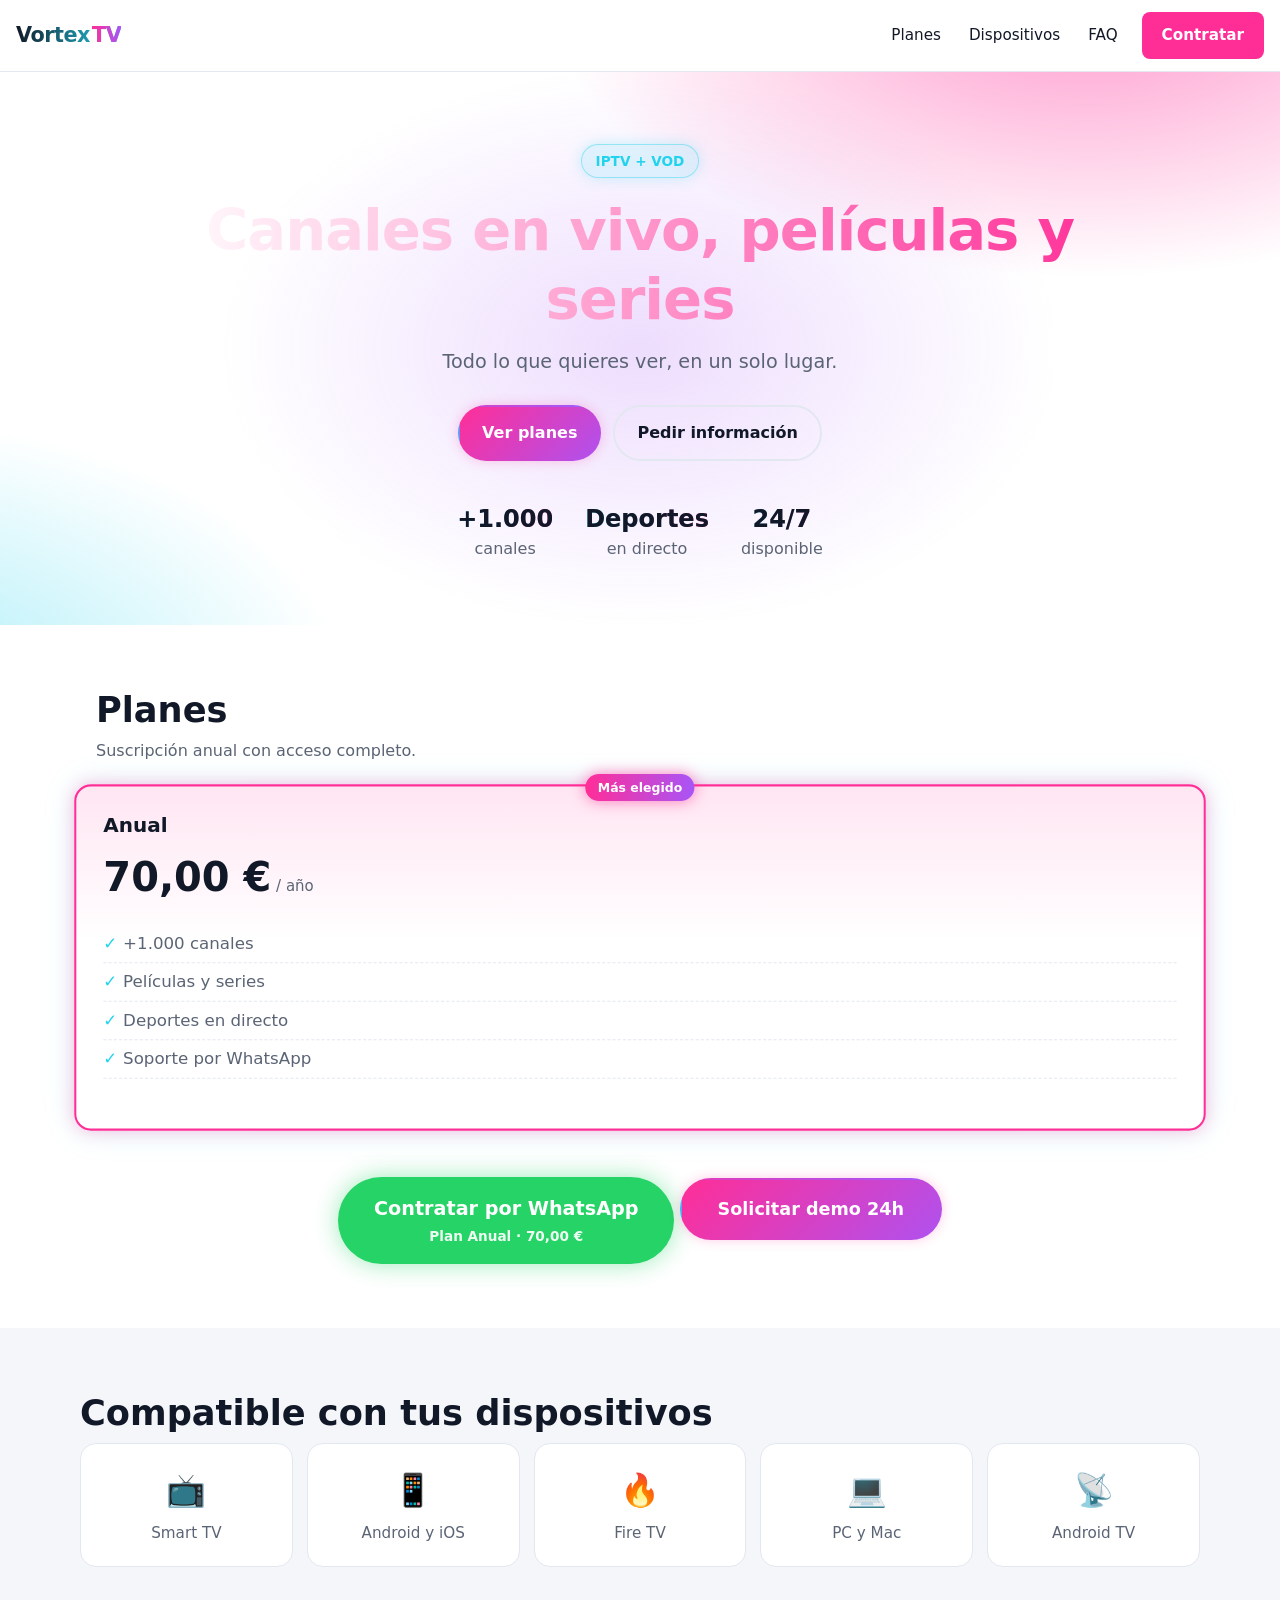
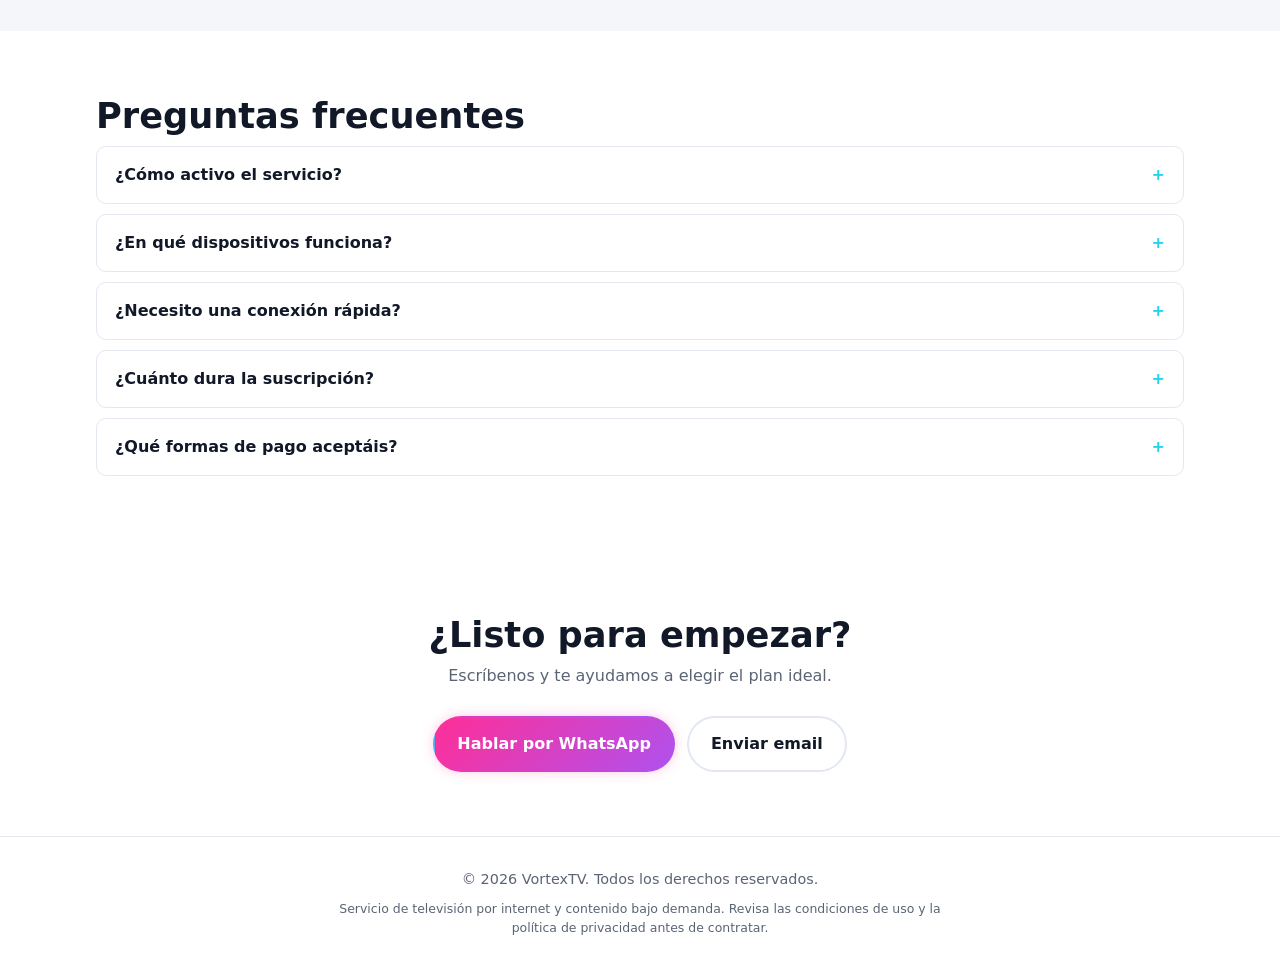
==== index.src.html @ 67791447 "Web IPTV VortexTV: landing con planes, WhatsApp y demo 24h Co-Authored-By: Claude Haiku 5.5 <noreply" ====
<!doctype html>
<html lang="es">
<head>
  <meta charset="utf-8">
  <meta name="viewport" content="width=device-width, initial-scale=1">
  <title>IPTV y VOD | VortexTV</title>
  <meta name="description" content="Televisión en vivo, películas y series bajo demanda. Plan anual en VortexTV.">
  <link rel="stylesheet" href="css/styles.css">
</head>
<body>

  <header class="topbar">
    <a href="#inicio" class="logo" id="logo">Vortex<span>TV</span></a>
    <button class="menu-toggle" id="menuToggle" aria-label="Abrir menú" aria-expanded="false">☰</button>
    <nav id="nav">
      <a href="#planes">Planes</a>
      <a href="#dispositivos">Dispositivos</a>
      <a href="#faq">FAQ</a>
      <a href="#contacto" class="btn btn-small">Contratar</a>
    </nav>
  </header>

  <section class="hero" id="inicio">
    <div class="hero-inner">
      <span class="badge">IPTV + VOD</span>
      <h1 id="heroTitulo">Canales en vivo, películas y series</h1>
      <p class="lead" id="heroSlogan"></p>
      <div class="hero-cta">
        <a href="#planes" class="btn btn-primary">Ver planes</a>
        <a href="#contacto" class="btn btn-ghost">Pedir información</a>
      </div>
      <ul class="hero-stats">
        <li><strong>+1.000</strong> canales</li>
        <li><strong>Deportes</strong> en directo</li>
        <li><strong>24/7</strong> disponible</li>
      </ul>
    </div>
  </section>

  <section class="section" id="planes">
    <h2>Planes</h2>
    <p class="section-sub">Suscripción anual con acceso completo.</p>
    <div class="pricing" id="pricing"></div>
    <div class="wa-big" id="waPlanes"></div>
  </section>

  <section class="section alt" id="dispositivos">
    <h2>Compatible con tus dispositivos</h2>
    <div class="devices">
      <div class="device">📺<span>Smart TV</span></div>
      <div class="device">📱<span>Android y iOS</span></div>
      <div class="device">🔥<span>Fire TV</span></div>
      <div class="device">💻<span>PC y Mac</span></div>
      <div class="device">📡<span>Android TV</span></div>
    </div>
  </section>

  <section class="section" id="faq">
    <h2>Preguntas frecuentes</h2>
    <div class="faq" id="faqList"></div>
  </section>

  <section class="section cta-final" id="contacto">
    <h2>¿Listo para empezar?</h2>
    <p>Escríbenos y te ayudamos a elegir el plan ideal.</p>
    <div class="hero-cta">
      <a id="waBtn" class="btn btn-primary" href="#" target="_blank" rel="noopener">Hablar por WhatsApp</a>
      <a id="mailBtn" class="btn btn-ghost" href="#">Enviar email</a>
    </div>
  </section>

  <footer class="footer">
    <p id="footerNombre"></p>
    <p class="legal">
      Servicio de televisión por internet y contenido bajo demanda. Revisa las condiciones de uso y la política de privacidad antes de contratar.
    </p>
  </footer>

  <script src="js/config.js"></script>
  <script src="js/app.js"></script>
</body>
</html>
---- css/styles.css ----
:root {
  --bg: #07060f;
  --bg-alt: #0f0c1f;
  --card: #151229;
  --text: #f5f3ff;
  --muted: #c4bfe3;
  --brand: #ff2e97;
  --brand-2: #22d3ee;
  --accent: #a855f7;
  --border: #3a3170;
  --radius: 16px;
  --gutter: 16px;
  --glow: 0 0 16px rgba(255,46,151,.3), 0 0 32px rgba(34,211,238,.15);
}

@media (prefers-color-scheme: light) {
  :root:not([data-theme="dark"]) {
    --bg: #ffffff;
    --bg-alt: #f4f6fa;
    --card: #ffffff;
    --text: #111827;
    --muted: #5b6475;
    --border: #e3e7ef;
  }
}

* { box-sizing: border-box; margin: 0; padding: 0; }
html { scroll-behavior: smooth; }
body {
  background: var(--bg);
  color: var(--text);
  font-family: system-ui, -apple-system, "Segoe UI", Roboto, sans-serif;
  line-height: 1.5;
  overflow-x: hidden;
}
img { max-width: 100%; display: block; }
a { color: inherit; text-decoration: none; }
h1, h2, h3 { line-height: 1.2; }

/* ---------- Header ---------- */
.topbar {
  position: sticky; top: 0; z-index: 50;
  display: flex; align-items: center; justify-content: space-between;
  padding: 12px var(--gutter);
  background: color-mix(in srgb, var(--bg) 88%, transparent);
  backdrop-filter: blur(10px);
  border-bottom: 1px solid var(--border);
}
.logo { font-weight: 800; font-size: 1.3rem; letter-spacing: -0.5px; }
.logo { background: linear-gradient(90deg, var(--text), var(--brand-2)); -webkit-background-clip: text; background-clip: text; color: transparent; }
.logo span { background: linear-gradient(90deg, var(--brand), var(--accent)); -webkit-background-clip: text; background-clip: text; color: transparent; margin-left: 2px; }
.menu-toggle {
  background: none; border: 1px solid var(--border); color: var(--text);
  font-size: 1.2rem; width: 44px; height: 44px; border-radius: 10px; cursor: pointer;
}
#nav {
  position: absolute; top: 100%; left: 0; right: 0;
  display: none; flex-direction: column; gap: 4px;
  padding: 12px var(--gutter);
  background: var(--bg); border-bottom: 1px solid var(--border);
}
#nav.open { display: flex; }
#nav a { padding: 12px 8px; border-radius: 8px; }
#nav a:hover { background: var(--bg-alt); }
#nav .btn-small { margin-top: 6px; text-align: center; }

/* ---------- Buttons ---------- */
.btn {
  display: inline-block; padding: 14px 22px; border-radius: 999px;
  font-weight: 700; border: 2px solid transparent; cursor: pointer;
  transition: transform .15s, opacity .15s; text-align: center;
}
.btn:hover { transform: translateY(-2px); box-shadow: var(--glow); }
.btn-primary {
  background: linear-gradient(135deg, var(--brand), var(--accent) 55%, var(--brand-2));
  background-size: 200% 200%; color: #fff; box-shadow: 0 0 12px rgba(255,46,151,.25);
  animation: shift 6s ease infinite;
}
@keyframes shift { 0%,100% { background-position: 0% 50%; } 50% { background-position: 100% 50%; } }
.btn-ghost { border-color: var(--border); color: var(--text); }
.btn-small { padding: 10px 16px; background: var(--brand); color: #fff; }

/* ---------- Hero ---------- */
.hero {
  padding: 72px var(--gutter) 64px;
  background:
    radial-gradient(900px 480px at 85% -15%, rgba(255,46,151,.5), transparent 60%),
    radial-gradient(800px 480px at -10% 115%, rgba(34,211,238,.4), transparent 60%),
    radial-gradient(600px 400px at 50% 50%, rgba(168,85,247,.2), transparent 70%),
    var(--bg);
}
.hero h1 {
  background: linear-gradient(90deg, #fff, var(--brand) 40%, var(--brand-2) 70%, #fff);
  background-size: 250% auto; -webkit-background-clip: text; background-clip: text;
  color: transparent; animation: sheen 5s linear infinite;
}
@keyframes sheen { to { background-position: 250% center; } }
.hero-stats strong { background: linear-gradient(90deg, var(--brand-2), var(--brand)); -webkit-background-clip: text; background-clip: text; color: transparent; }
.hero-inner { max-width: 960px; margin: 0 auto; text-align: center; }
.badge {
  display: inline-block; padding: 6px 14px; border-radius: 999px;
  background: rgba(34,211,238,.12); color: var(--brand-2); font-weight: 800; font-size: .85rem;
  border: 1px solid rgba(34,211,238,.4); box-shadow: 0 0 14px rgba(34,211,238,.25);
}
.hero h1 { font-size: clamp(2rem, 6vw, 3.6rem); margin: 18px 0 14px; letter-spacing: -1px; }
.lead { color: var(--muted); font-size: clamp(1rem, 2.5vw, 1.2rem); max-width: 640px; margin: 0 auto; }
.hero-cta { display: flex; flex-wrap: wrap; gap: 12px; justify-content: center; margin-top: 28px; }
.hero-stats {
  list-style: none; display: flex; flex-wrap: wrap; justify-content: center; gap: 12px 32px;
  margin-top: 40px; color: var(--muted);
}
.hero-stats strong { display: block; color: var(--text); font-size: 1.5rem; }

/* ---------- Sections ---------- */
.section { padding: 64px var(--gutter); max-width: 1120px; margin: 0 auto; }
.section.alt { max-width: none; background: var(--bg-alt); }
.section.alt > * { max-width: 1120px; margin-left: auto; margin-right: auto; }
.section h2 { font-size: clamp(1.6rem, 4vw, 2.2rem); margin-bottom: 8px; }
.section-sub { color: var(--muted); margin-bottom: 28px; }

/* Canales */
.chips { display: flex; flex-wrap: wrap; gap: 10px; }
.chip {
  padding: 10px 18px; border-radius: 999px; background: var(--card);
  border: 1px solid var(--border); font-size: .95rem; font-weight: 600;
  transition: box-shadow .2s, border-color .2s;
}
.chip:hover { border-color: var(--brand-2); box-shadow: 0 0 16px rgba(34,211,238,.35); }

/* VOD */
.filters { display: flex; gap: 8px; margin-bottom: 20px; flex-wrap: wrap; }
.filter {
  padding: 8px 16px; border-radius: 999px; border: 1px solid var(--border);
  background: transparent; color: var(--text); cursor: pointer; font-weight: 600;
}
.filter.active { background: var(--text); color: var(--bg); border-color: var(--text); }
.vod-grid {
  display: grid; gap: 14px;
  grid-template-columns: repeat(auto-fill, minmax(150px, 1fr));
}
.poster {
  aspect-ratio: 2 / 3; border-radius: var(--radius); padding: 14px;
  display: flex; flex-direction: column; justify-content: flex-end;
  color: #fff; position: relative; overflow: hidden;
  box-shadow: 0 6px 18px rgba(0,0,0,.25);
}
.poster::after {
  content: ""; position: absolute; inset: 0;
  background: linear-gradient(180deg, transparent 40%, rgba(0,0,0,.75));
}
.poster > * { position: relative; z-index: 1; }
.poster .tag {
  position: absolute; top: 10px; left: 10px; z-index: 1;
  background: rgba(0,0,0,.5); padding: 3px 8px; border-radius: 6px; font-size: .72rem;
}
.poster h3 { font-size: .95rem; }
.poster small { opacity: .8; font-size: .78rem; }

/* Pricing */
.pricing { display: grid; gap: 18px; grid-template-columns: repeat(auto-fit, minmax(240px, 1fr)); }
.plan {
  background: var(--card); border: 1px solid var(--border); border-radius: var(--radius);
  padding: 26px; display: flex; flex-direction: column; position: relative;
}
.plan { transition: transform .2s, box-shadow .2s; }
.plan:hover { transform: translateY(-4px); }
.plan.destacado {
  border: 2px solid var(--brand); transform: scale(1.02);
  box-shadow: var(--glow); background: linear-gradient(180deg, rgba(255,46,151,.12), var(--card) 45%);
}
.plan .ribbon {
  position: absolute; top: -12px; left: 50%; transform: translateX(-50%);
  background: linear-gradient(90deg, var(--brand), var(--accent)); color: #fff; box-shadow: 0 0 14px rgba(255,46,151,.6); font-size: .75rem; font-weight: 700;
  padding: 4px 12px; border-radius: 999px; white-space: nowrap;
}
.plan h3 { font-size: 1.2rem; }
.price { font-size: 2.4rem; font-weight: 800; margin: 10px 0 16px; }
.price small { font-size: .9rem; color: var(--muted); font-weight: 500; }
.plan ul { list-style: none; margin-bottom: 22px; flex: 1; }
.plan li { padding: 6px 0; color: var(--muted); border-bottom: 1px dashed var(--border); }
.plan li::before { content: "✓ "; color: var(--brand-2); font-weight: 700; }
.plan .btn { width: 100%; }

/* WhatsApp grande */
.wa-big { text-align: center; margin-top: 36px; }
.btn-wa {
  display: inline-flex; flex-direction: column; align-items: center; gap: 2px;
  padding: 18px 36px; border-radius: 999px; background: #25d366; color: #fff;
  font-size: 1.2rem; font-weight: 800; box-shadow: 0 0 24px rgba(37,211,102,.45);
  transition: transform .15s, box-shadow .2s;
}
.btn-wa:hover { transform: translateY(-2px); box-shadow: 0 0 34px rgba(37,211,102,.65); }
.btn-wa small { font-size: .85rem; font-weight: 600; opacity: .92; }
.wa-big .btn { display: inline-block; margin-top: 18px; padding: 16px 36px; font-size: 1.1rem; }

/* Devices */
.devices { display: grid; gap: 14px; grid-template-columns: repeat(auto-fit, minmax(150px, 1fr)); }
.device {
  background: var(--card); border: 1px solid var(--border); border-radius: var(--radius);
  padding: 22px; text-align: center; font-size: 2rem; transition: box-shadow .2s, transform .2s;
}
.device:hover { transform: translateY(-3px); box-shadow: 0 0 22px rgba(168,85,247,.45); }
.device span { display: block; font-size: .95rem; margin-top: 8px; color: var(--muted); }

/* FAQ */
.faq details {
  background: var(--card); border: 1px solid var(--border); border-radius: 10px;
  padding: 16px 18px; margin-bottom: 10px;
}
.faq summary { cursor: pointer; font-weight: 600; list-style: none; }
.faq summary::-webkit-details-marker { display: none; }
.faq summary::after { content: "+"; float: right; color: var(--brand-2); font-weight: 800; }
.faq details[open] { border-color: var(--brand); box-shadow: 0 0 16px rgba(255,46,151,.25); }
.faq details[open] summary::after { content: "−"; }
.faq details p { color: var(--muted); margin-top: 10px; }

/* Final CTA */
.cta-final { text-align: center; }
.cta-final p { color: var(--muted); margin-top: 6px; }

/* Footer */
.footer {
  text-align: center; padding: 32px var(--gutter); color: var(--muted);
  border-top: 1px solid var(--border); font-size: .9rem;
}
.footer .legal { font-size: .78rem; margin-top: 10px; max-width: 640px; margin-inline: auto; }

/* ---------- Desktop ---------- */
@media (min-width: 860px) {
  .menu-toggle { display: none; }
  #nav {
    position: static; display: flex; flex-direction: row; align-items: center; gap: 4px;
    padding: 0; background: none; border: 0;
  }
  #nav a { padding: 8px 12px; font-size: .95rem; }
  #nav .btn-small { margin: 0 0 0 8px; padding: 10px 18px; }
  .plan.destacado { transform: scale(1.04); }
  .plan.destacado:hover { transform: scale(1.04) translateY(-4px); }
}

@media (prefers-reduced-motion: reduce) {
  *, *::before, *::after { animation: none !important; transition: none !important; }
}
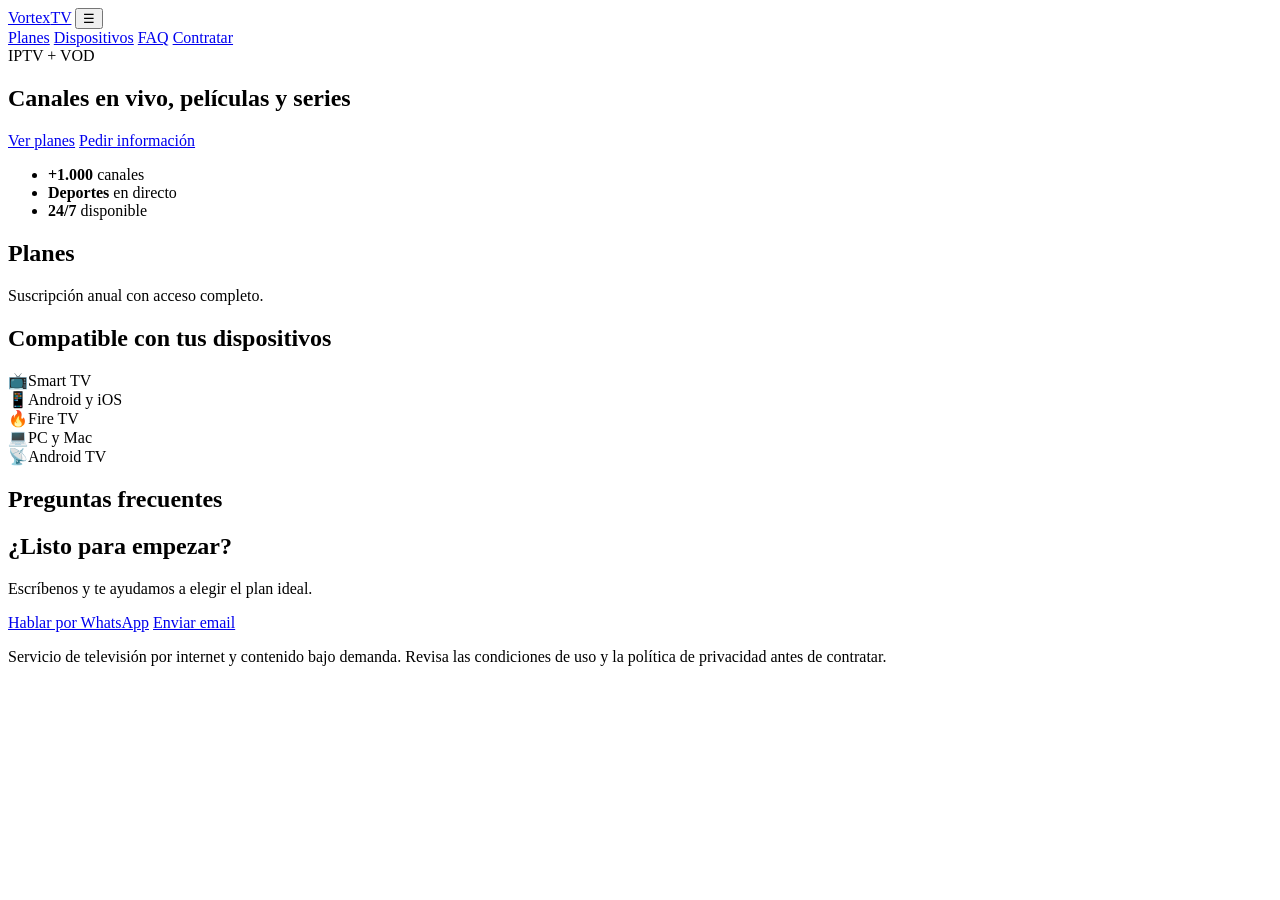
==== commit b16425f2: "Seguridad: CSP y referrer en la plantilla Co-Authored-By: Claude Haiku 5.5 <noreply@anthropic.com>" ====
--- a/index.src.html
+++ b/index.src.html
@@ -5,6 +5,10 @@
   <meta name="viewport" content="width=device-width, initial-scale=1">
   <title>IPTV y VOD | VortexTV</title>
   <meta name="description" content="Televisión en vivo, películas y series bajo demanda. Plan anual en VortexTV.">
+  <!-- Seguridad: GitHub Pages no permite cabeceras propias, así que se aplica con meta.
+       La web no carga nada externo: solo estilos y scripts incrustados. -->
+  <meta http-equiv="Content-Security-Policy" content="default-src 'none'; style-src 'unsafe-inline'; script-src 'unsafe-inline'; img-src 'self' data:; font-src 'self'; connect-src 'none'; form-action 'none'; base-uri 'none'; object-src 'none'">
+  <meta name="referrer" content="strict-origin-when-cross-origin">
   <link rel="stylesheet" href="css/styles.css">
 </head>
 <body>
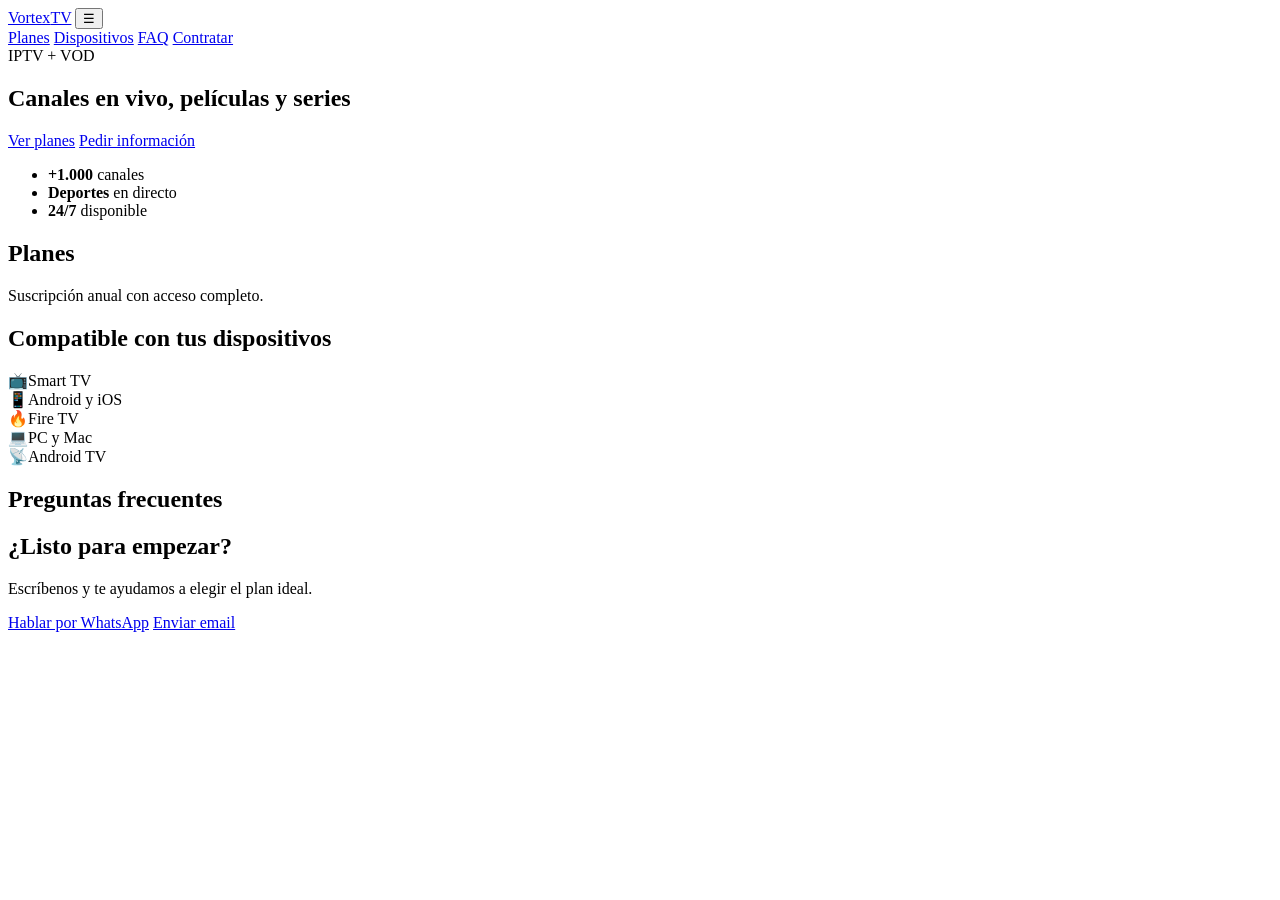
==== commit 26b6ea6c: "Quitar texto legal del pie Co-Authored-By: Claude Haiku 5.5 <noreply@anthropic.com>" ====
--- a/index.src.html
+++ b/index.src.html
@@ -75,9 +75,6 @@
 
   <footer class="footer">
     <p id="footerNombre"></p>
-    <p class="legal">
-      Servicio de televisión por internet y contenido bajo demanda. Revisa las condiciones de uso y la política de privacidad antes de contratar.
-    </p>
   </footer>
 
   <script src="js/config.js"></script>
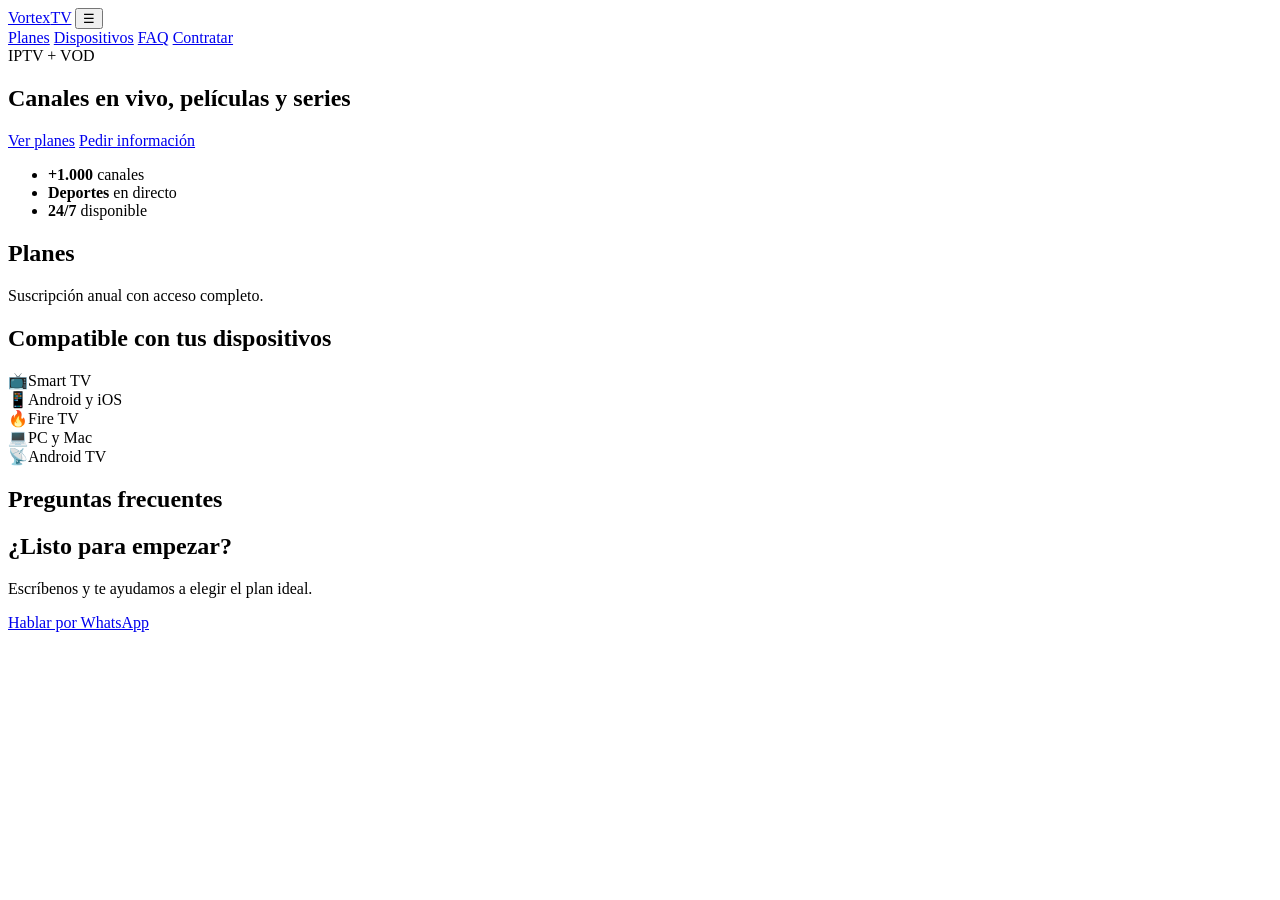
==== commit ece07949: "Quitar contacto por email Co-Authored-By: Claude Haiku 5.5 <noreply@anthropic.com>" ====
--- a/index.src.html
+++ b/index.src.html
@@ -69,7 +69,6 @@
     <p>Escríbenos y te ayudamos a elegir el plan ideal.</p>
     <div class="hero-cta">
       <a id="waBtn" class="btn btn-primary" href="#" target="_blank" rel="noopener">Hablar por WhatsApp</a>
-      <a id="mailBtn" class="btn btn-ghost" href="#">Enviar email</a>
     </div>
   </section>
 
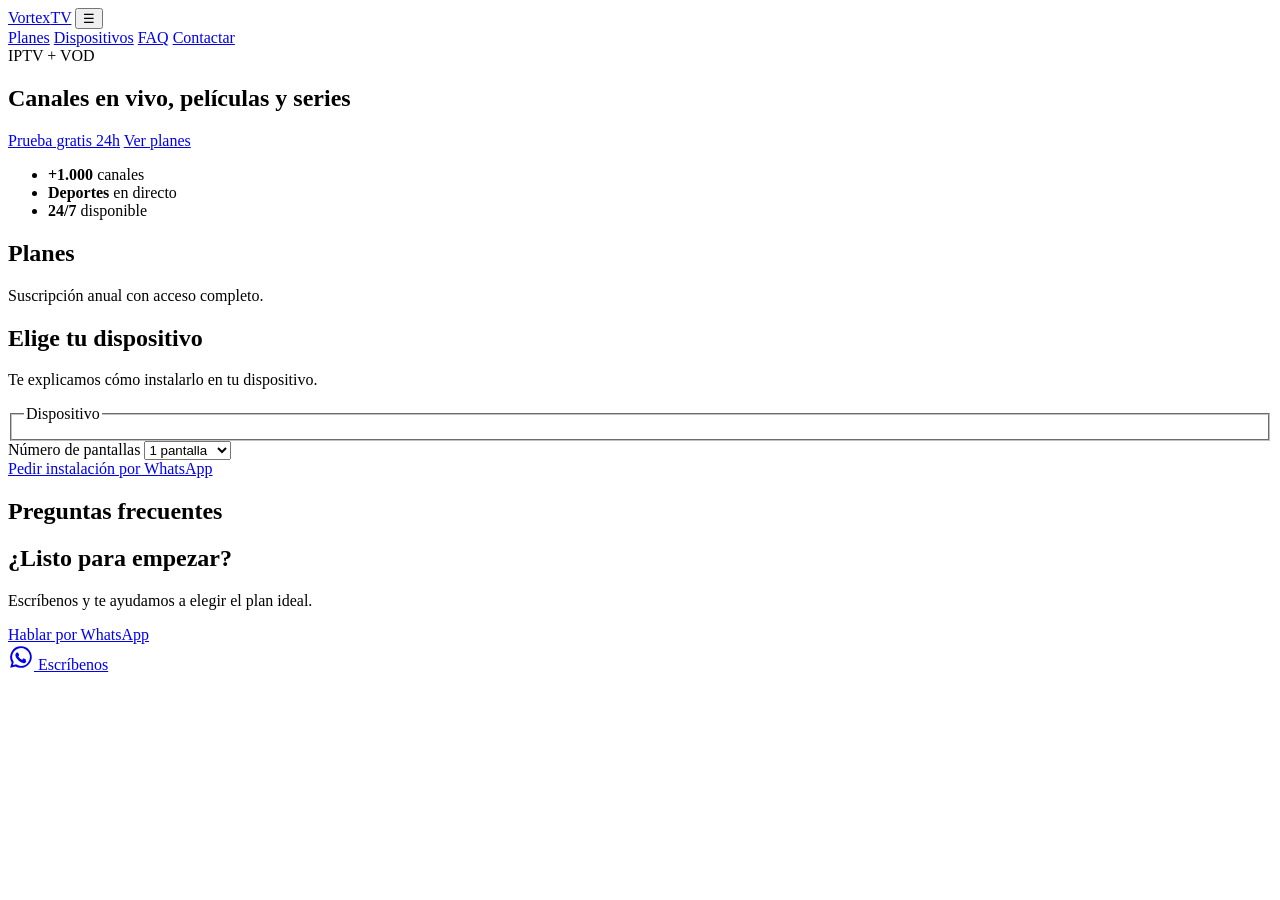
==== commit f26a8ea7: "Embudo WhatsApp, selector de dispositivos, pagos y SEO/Open Graph Co-Authored-By: Claude Haiku 5.5 <" ====
--- a/index.src.html
+++ b/index.src.html
@@ -3,8 +3,25 @@
 <head>
   <meta charset="utf-8">
   <meta name="viewport" content="width=device-width, initial-scale=1">
-  <title>IPTV y VOD | VortexTV</title>
-  <meta name="description" content="Televisión en vivo, películas y series bajo demanda. Plan anual en VortexTV.">
+  <title>IPTV en vivo y bajo demanda | VortexTV</title>
+  <meta name="description" content="Más de 1.000 canales en vivo, deportes, películas y series. Prueba gratis 24 horas y contrata por WhatsApp. Pago con Bizum, PayPal o tarjeta.">
+  <link rel="canonical" href="https://morvehtv.com/">
+
+  <!-- Open Graph y Twitter Cards: vista previa al compartir en WhatsApp, Telegram y redes -->
+  <meta property="og:type" content="website">
+  <meta property="og:site_name" content="VortexTV">
+  <meta property="og:locale" content="es_ES">
+  <meta property="og:title" content="IPTV en vivo y bajo demanda | VortexTV">
+  <meta property="og:description" content="+1.000 canales, deportes y series. Prueba gratis 24 horas.">
+  <meta property="og:url" content="https://morvehtv.com/">
+  <meta property="og:image" content="https://morvehtv.com/og.png">
+  <meta property="og:image:width" content="1200">
+  <meta property="og:image:height" content="630">
+  <meta name="twitter:card" content="summary_large_image">
+  <meta name="twitter:title" content="IPTV en vivo y bajo demanda | VortexTV">
+  <meta name="twitter:description" content="+1.000 canales, deportes y series. Prueba gratis 24 horas.">
+  <meta name="twitter:image" content="https://morvehtv.com/og.png">
+
   <!-- Seguridad: GitHub Pages no permite cabeceras propias, así que se aplica con meta.
        La web no carga nada externo: solo estilos y scripts incrustados. -->
   <meta http-equiv="Content-Security-Policy" content="default-src 'none'; style-src 'unsafe-inline'; script-src 'unsafe-inline'; img-src 'self' data:; font-src 'self'; connect-src 'none'; form-action 'none'; base-uri 'none'; object-src 'none'">
@@ -20,18 +37,18 @@
       <a href="#planes">Planes</a>
       <a href="#dispositivos">Dispositivos</a>
       <a href="#faq">FAQ</a>
-      <a href="#contacto" class="btn btn-small">Contratar</a>
+      <a href="#contacto" class="btn btn-small">Contactar</a>
     </nav>
   </header>
 
   <section class="hero" id="inicio">
     <div class="hero-inner">
       <span class="badge">IPTV + VOD</span>
-      <h1 id="heroTitulo">Canales en vivo, películas y series</h1>
+      <h1>Canales en vivo, películas y series</h1>
       <p class="lead" id="heroSlogan"></p>
       <div class="hero-cta">
-        <a href="#planes" class="btn btn-primary">Ver planes</a>
-        <a href="#contacto" class="btn btn-ghost">Pedir información</a>
+        <a id="waDemoHero" class="btn btn-primary" href="#" target="_blank" rel="noopener">Prueba gratis 24h</a>
+        <a href="#planes" class="btn btn-ghost">Ver planes</a>
       </div>
       <ul class="hero-stats">
         <li><strong>+1.000</strong> canales</li>
@@ -46,16 +63,28 @@
     <p class="section-sub">Suscripción anual con acceso completo.</p>
     <div class="pricing" id="pricing"></div>
     <div class="wa-big" id="waPlanes"></div>
+    <div class="pagos" aria-label="Métodos de pago aceptados" id="pagos"></div>
   </section>
 
   <section class="section alt" id="dispositivos">
-    <h2>Compatible con tus dispositivos</h2>
-    <div class="devices">
-      <div class="device">📺<span>Smart TV</span></div>
-      <div class="device">📱<span>Android y iOS</span></div>
-      <div class="device">🔥<span>Fire TV</span></div>
-      <div class="device">💻<span>PC y Mac</span></div>
-      <div class="device">📡<span>Android TV</span></div>
+    <h2>Elige tu dispositivo</h2>
+    <p class="section-sub">Te explicamos cómo instalarlo en tu dispositivo.</p>
+    <div class="selector">
+      <fieldset class="opciones">
+        <legend>Dispositivo</legend>
+        <div id="dispositivoOpciones" class="chips"></div>
+      </fieldset>
+      <label class="pantallas">
+        Número de pantallas
+        <select id="pantallas">
+          <option value="1">1 pantalla</option>
+          <option value="2">2 pantallas</option>
+          <option value="3">3 pantallas</option>
+          <option value="4">4 pantallas</option>
+        </select>
+      </label>
+      <div class="pasos" id="pasos" aria-live="polite"></div>
+      <a id="waDispositivo" class="btn btn-primary btn-block" href="#" target="_blank" rel="noopener">Pedir instalación por WhatsApp</a>
     </div>
   </section>
 
@@ -72,6 +101,11 @@
     </div>
   </section>
 
+  <a id="waFloat" class="wa-float" href="#" target="_blank" rel="noopener" aria-label="Escribir por WhatsApp">
+    <svg viewBox="0 0 24 24" width="26" height="26" aria-hidden="true"><path fill="currentColor" d="M12 2a10 10 0 0 0-8.6 15.1L2 22l5-1.3A10 10 0 1 0 12 2zm0 18.2a8.2 8.2 0 0 1-4.2-1.2l-.3-.2-3 .8.8-2.9-.2-.3A8.2 8.2 0 1 1 12 20.2zm4.5-6.1c-.2-.1-1.5-.7-1.7-.8s-.4-.1-.6.1-.6.8-.8 1-.3.2-.5.1a6.7 6.7 0 0 1-3.3-2.9c-.2-.4.2-.4.6-1.2.1-.2 0-.3 0-.4l-.7-1.8c-.2-.4-.4-.4-.6-.4h-.5a1 1 0 0 0-.7.3 3 3 0 0 0-.9 2.2 5.2 5.2 0 0 0 1.1 2.8 11.9 11.9 0 0 0 4.6 4c2.2.9 2.2.6 2.6.6a2.2 2.2 0 0 0 1.5-1 1.9 1.9 0 0 0 .1-1.1c-.1-.1-.2-.2-.4-.3z"/></svg>
+    <span>Escríbenos</span>
+  </a>
+
   <footer class="footer">
     <p id="footerNombre"></p>
   </footer>
--- a/css/styles.css
+++ b/css/styles.css
@@ -193,6 +193,52 @@
 .btn-wa small { font-size: .85rem; font-weight: 600; opacity: .92; }
 .wa-big .btn { display: inline-block; margin-top: 18px; padding: 16px 36px; font-size: 1.1rem; }
 
+/* Métodos de pago */
+.pagos { display: flex; flex-wrap: wrap; justify-content: center; align-items: center; gap: 10px; margin-top: 28px; }
+.pagos-label { color: var(--muted); font-size: .9rem; margin-right: 4px; }
+.pago-tag {
+  padding: 6px 14px; border-radius: 999px; border: 1px solid var(--border);
+  background: var(--card); font-weight: 700; font-size: .85rem;
+}
+
+/* Selector de dispositivos */
+.selector { max-width: 760px; margin: 0 auto; }
+.opciones { border: 0; margin-bottom: 18px; }
+.opciones legend { font-weight: 700; margin-bottom: 10px; }
+.chip-btn {
+  padding: 10px 16px; border-radius: 999px; border: 1px solid var(--border);
+  background: var(--card); color: var(--text); font: inherit; font-weight: 600; cursor: pointer;
+  margin: 0 6px 8px 0; transition: box-shadow .2s, border-color .2s;
+}
+.chip-btn:hover { border-color: var(--brand-2); }
+.chip-btn.active {
+  border-color: var(--brand); background: linear-gradient(135deg, rgba(255,46,151,.2), rgba(34,211,238,.15));
+  box-shadow: var(--glow);
+}
+.pantallas { display: block; margin-bottom: 18px; font-weight: 600; }
+.pantallas select {
+  display: block; margin-top: 8px; padding: 12px 14px; width: 100%; max-width: 260px;
+  border-radius: 10px; border: 1px solid var(--border); background: var(--card); color: var(--text); font: inherit;
+}
+.pasos {
+  background: var(--card); border: 1px solid var(--border); border-radius: var(--radius);
+  padding: 20px 22px; margin-bottom: 20px;
+}
+.pasos h3 { margin-bottom: 10px; }
+.pasos ol { padding-left: 20px; color: var(--muted); }
+.pasos li { margin: 6px 0; }
+.btn-block { display: block; width: 100%; }
+
+/* Botón flotante de WhatsApp */
+.wa-float {
+  position: fixed; right: 18px; bottom: 18px; z-index: 60;
+  display: inline-flex; align-items: center; gap: 8px;
+  padding: 14px 18px; border-radius: 999px; background: #25d366; color: #fff; font-weight: 800;
+  box-shadow: 0 6px 24px rgba(37,211,102,.5);
+}
+.wa-float:hover { transform: translateY(-2px); }
+.wa-float span { font-size: .95rem; }
+
 /* Devices */
 .devices { display: grid; gap: 14px; grid-template-columns: repeat(auto-fit, minmax(150px, 1fr)); }
 .device {
